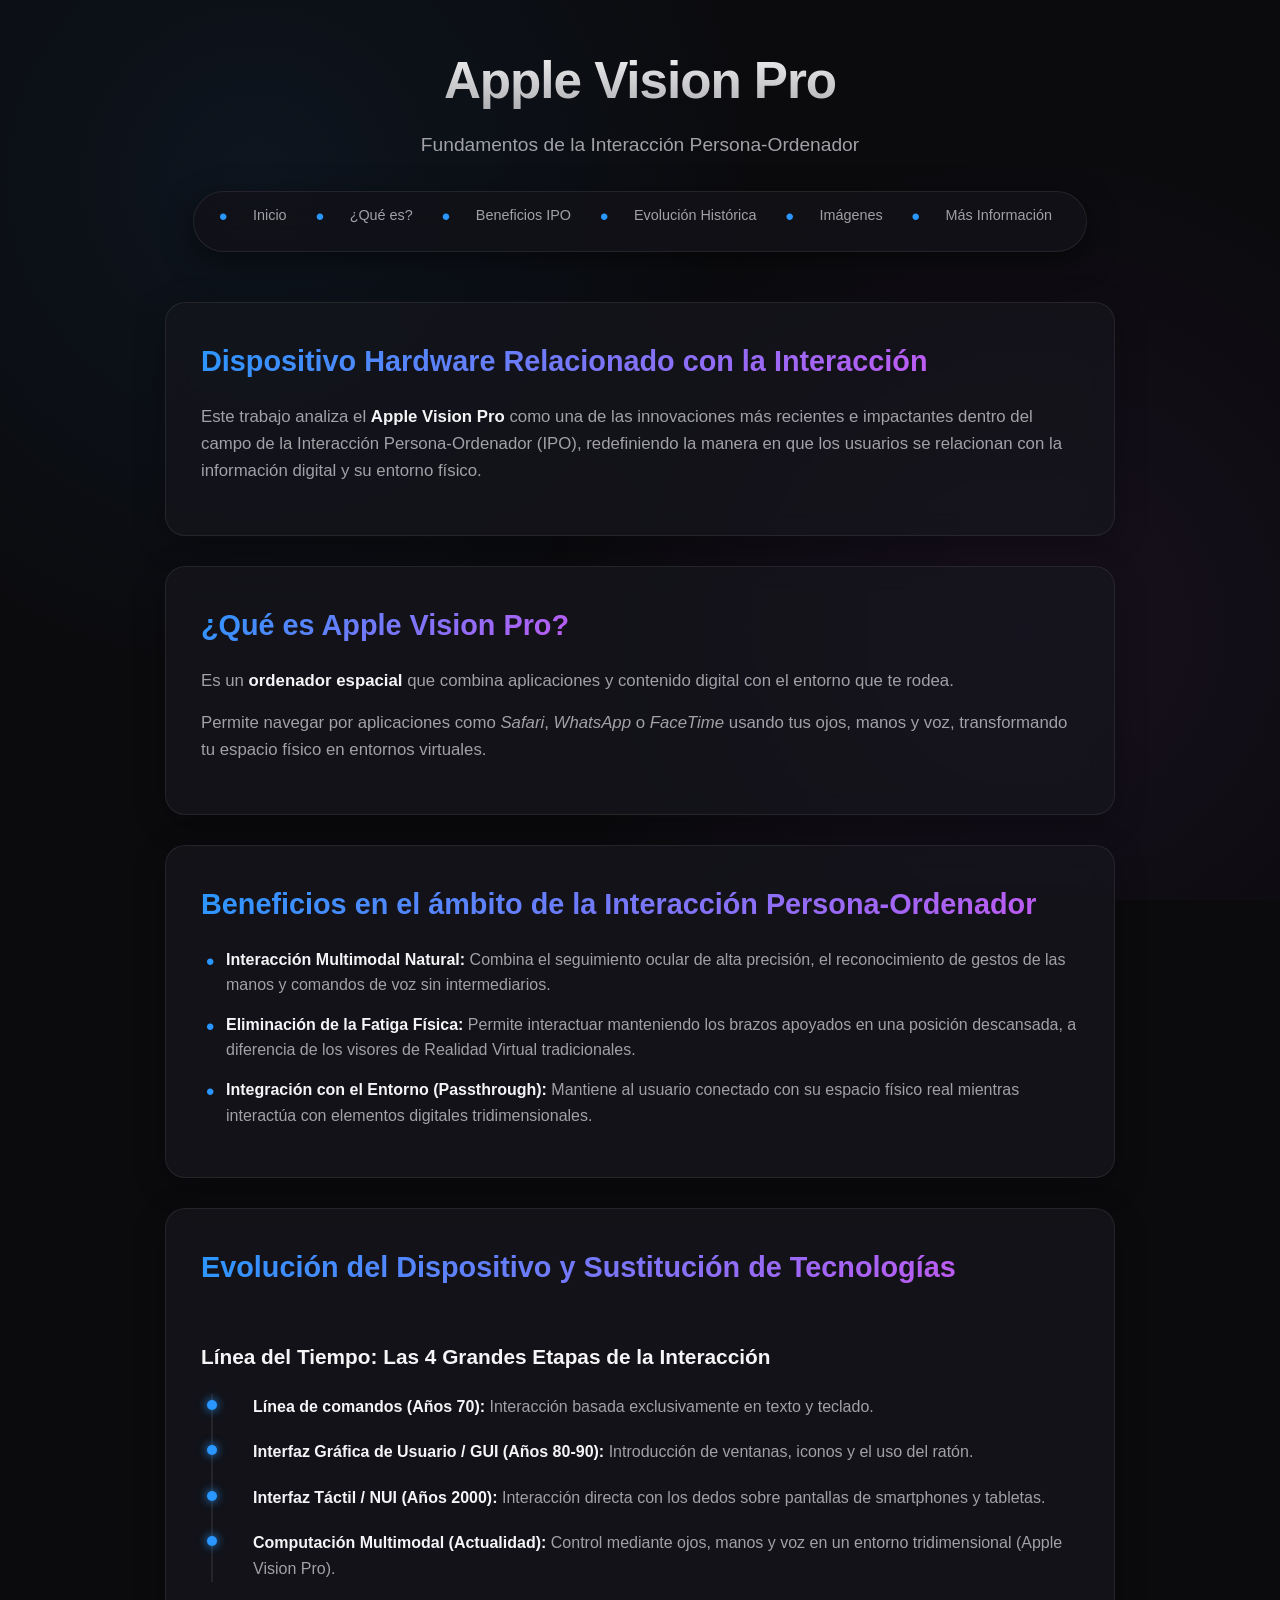
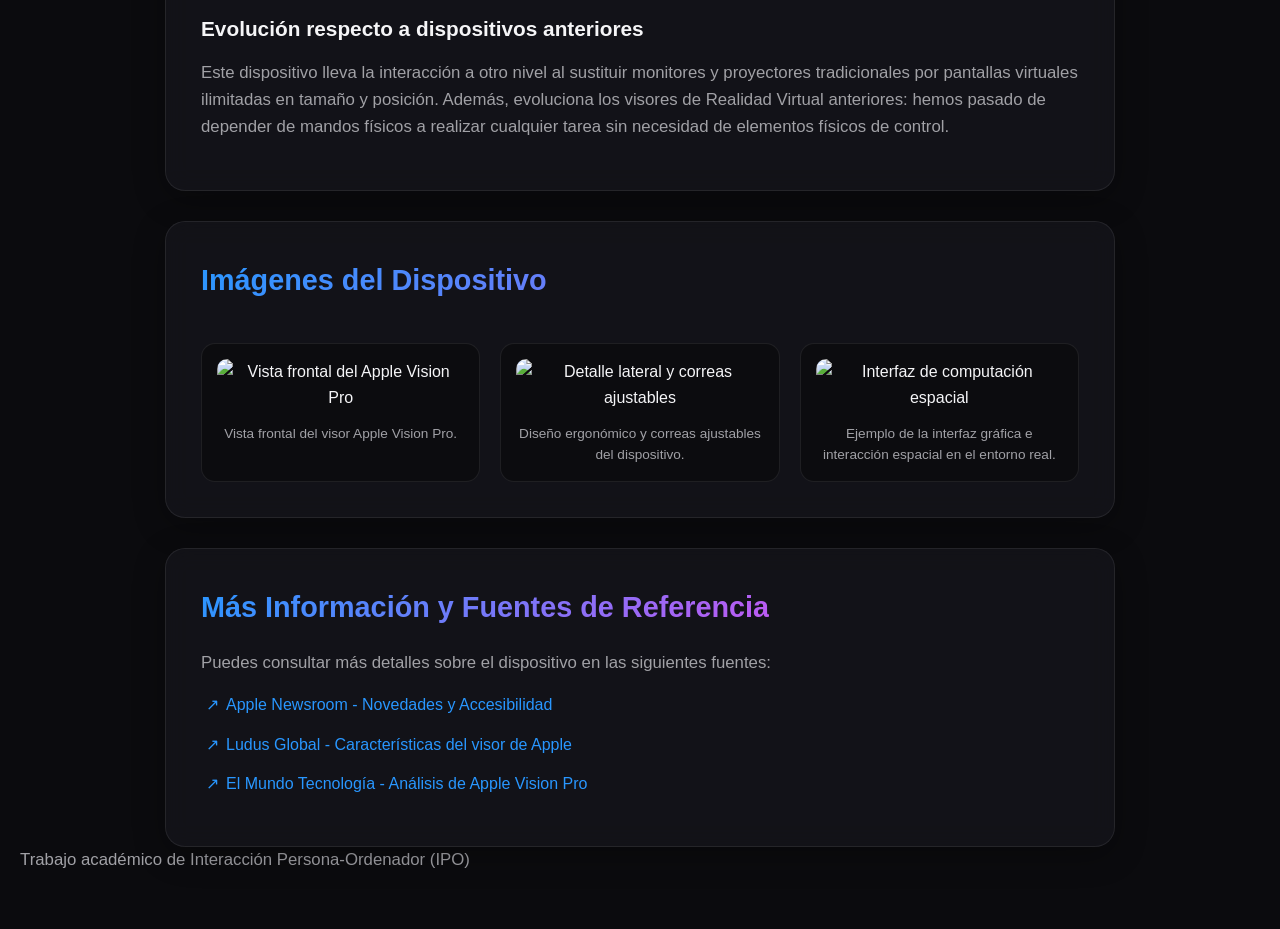
==== index.html @ 4946cf8a "Rename DispositivoHardware.html to index.html" ====
<!DOCTYPE html>
<html lang="es">
<head>
    <meta charset="UTF-8">
    <meta name="viewport" content="width=device-width, initial-scale=1.0">
    <title>Apple Vision Pro - Dispositivo de Interacción </title>
    <link rel="stylesheet" href="DispositivoHardware.css">

</head>
<body>

    <!-- Encabezado y Menú de Navegación -->
    <header>
        <h1>Apple Vision Pro</h1>
        <p>Fundamentos de la Interacción Persona-Ordenador</p>
        
        <nav>
            <ul>
                <li><a href="#inicio">Inicio</a></li>
                <li><a href="#definicion">¿Qué es?</a></li>
                <li><a href="#beneficios">Beneficios IPO</a></li>
                <li><a href="#evolucion">Evolución Histórica</a></li>
                <li><a href="#galeria">Imágenes</a></li>
                <li><a href="#enlaces">Más Información</a></li>
            </ul>
        </nav>
    </header>

    <hr>

    <!-- Contenido Principal -->
    <main>

        <!-- Sección: Inicio / Introducción -->
        <section id="inicio">
            <h2>Dispositivo Hardware Relacionado con la Interacción</h2>
            <p>Este trabajo analiza el <strong>Apple Vision Pro</strong> como una de las innovaciones más recientes e impactantes dentro del campo de la Interacción Persona-Ordenador (IPO), redefiniendo la manera en que los usuarios se relacionan con la información digital y su entorno físico.</p>
        </section>

        <hr>

        <!-- Sección: Definición -->
        <section id="definicion">
            <h2>¿Qué es Apple Vision Pro?</h2>
            <p>Es un <strong>ordenador espacial</strong> que combina aplicaciones y contenido digital con el entorno que te rodea.</p>
            <p>Permite navegar por aplicaciones como <em>Safari</em>, <em>WhatsApp</em> o <em>FaceTime</em> usando tus ojos, manos y voz, transformando tu espacio físico en entornos virtuales.</p>
        </section>

        <hr>

        <!-- Sección: Beneficios IPO -->
        <section id="beneficios">
            <h2>Beneficios en el ámbito de la Interacción Persona-Ordenador</h2>
            <ul>
                <li><strong>Interacción Multimodal Natural:</strong> Combina el seguimiento ocular de alta precisión, el reconocimiento de gestos de las manos y comandos de voz sin intermediarios.</li>
                <li><strong>Eliminación de la Fatiga Física:</strong> Permite interactuar manteniendo los brazos apoyados en una posición descansada, a diferencia de los visores de Realidad Virtual tradicionales.</li>
                <li><strong>Integración con el Entorno (Passthrough):</strong> Mantiene al usuario conectado con su espacio físico real mientras interactúa con elementos digitales tridimensionales.</li>
            </ul>
        </section>

        <hr>

        <!-- Sección: Evolución y Sustitución -->
        <section id="evolucion">
            <h2>Evolución del Dispositivo y Sustitución de Tecnologías</h2>
            
            <h3>Línea del Tiempo: Las 4 Grandes Etapas de la Interacción</h3>
            <ol>
                <li><strong>Línea de comandos (Años 70):</strong> Interacción basada exclusivamente en texto y teclado.</li>
                <li><strong>Interfaz Gráfica de Usuario / GUI (Años 80-90):</strong> Introducción de ventanas, iconos y el uso del ratón.</li>
                <li><strong>Interfaz Táctil / NUI (Años 2000):</strong> Interacción directa con los dedos sobre pantallas de smartphones y tabletas.</li>
                <li><strong>Computación Multimodal (Actualidad):</strong> Control mediante ojos, manos y voz en un entorno tridimensional (Apple Vision Pro).</li>
            </ol>

            <h3>Evolución respecto a dispositivos anteriores</h3>
            <p>Este dispositivo lleva la interacción a otro nivel al sustituir monitores y proyectores tradicionales por pantallas virtuales ilimitadas en tamaño y posición. Además, evoluciona los visores de Realidad Virtual anteriores: hemos pasado de depender de mandos físicos a realizar cualquier tarea sin necesidad de elementos físicos de control.</p>
        </section>

        <hr>

        <!-- Sección: Galería de Fotos -->
        <section id="galeria">
            <h2>Imágenes del Dispositivo</h2>
            
            <figure>
                <img src="https://encrypted-tbn0.gstatic.com/images?q=tbn:ANd9GcQA21bZj7-paMERFjE8qx0ZinUSZWAVDYc-wATs_BxMjA&s=10" alt="Vista frontal del Apple Vision Pro">
                <figcaption>Vista frontal del visor Apple Vision Pro.</figcaption>
            </figure>

            <figure>
                <img src="https://encrypted-tbn0.gstatic.com/images?q=tbn:ANd9GcQrNb3g-T2H6ssYE524dC5UuviEX-TtgeHpiFYjhI66Dg&s=10" alt="Detalle lateral y correas ajustables">
                <figcaption>Diseño ergonómico y correas ajustables del dispositivo.</figcaption>
            </figure>

            <figure>
                <img src="https://encrypted-tbn0.gstatic.com/images?q=tbn:ANd9GcRza2hyD22yIr3aCV4qGrBpbHvbaPID4dE6Eg_dHntHEw&s=10" alt="Interfaz de computación espacial">
                <figcaption>Ejemplo de la interfaz gráfica e interacción espacial en el entorno real.</figcaption>
            </figure>
        </section>

        <hr>

        <!-- Sección: Enlaces de Referencia -->
        <section id="enlaces">
            <h2>Más Información y Fuentes de Referencia</h2>
            <p>Puedes consultar más detalles sobre el dispositivo en las siguientes fuentes:</p>
            <ul>
                <li><a href="https://www.apple.com/apple-vision-pro/" target="_blank">Apple Newsroom - Novedades y Accesibilidad</a></li>
                <li><a href="https://www.ludusglobal.com/blog/apple-vision-pro-caracteristicas-y-precio-del-nuevo-visor-de-apple" target="_blank">Ludus Global - Características del visor de Apple</a></li>
                <li><a href="https://www.elmundo.es/tecnologia/2023/06/07/6480b02be4d4d8b2668b4575.html" target="_blank">El Mundo Tecnología - Análisis de Apple Vision Pro</a></li>
            </ul>
        </section>

    </main>

    <hr>

    <!-- Pie de Página -->
    <footer>
        <p>Trabajo académico de Interacción Persona-Ordenador (IPO)</p>
    </footer>

</body>
</html>
---- DispositivoHardware.css ----
/* Tema Oscuro */
:root {
    --bg-color: #0b0b0e;
    --card-bg: rgba(22, 22, 29, 0.7);
    --card-border: rgba(255, 255, 255, 0.08);
    --text-primary: #f5f5f7;
    --text-secondary: #a1a1a6;
    --accent-blue: #2997ff;
    --accent-purple: #bf5af2;
    --accent-gradient: linear-gradient(135deg, #2997ff 0%, #bf5af2 100%);
    --max-width: 950px;
    --font-main: -apple-system, BlinkMacSystemFont, "SF Pro Display", "SF Pro Text", "Segoe UI", Roboto, sans-serif;
}

/*  General y Fondo */
* {
    margin: 0;
    padding: 0;
    box-sizing: border-box;
}

html {
    scroll-behavior: smooth;
}

body {
    background-color: var(--bg-color);
    background-image: 
        radial-gradient(circle at 20% 20%, rgba(41, 151, 255, 0.07) 0%, transparent 40%),
        radial-gradient(circle at 80% 70%, rgba(191, 90, 242, 0.07) 0%, transparent 40%);
    background-attachment: fixed;
    color: var(--text-primary);
    font-family: var(--font-main);
    line-height: 1.6;
    padding: 40px 20px;
    -webkit-font-smoothing: antialiased;
}

/* Ocultar etiquetas <hr> del HTML manteniendo el espaciado entre secciones */
hr {
    display: none;
}

/* Encabezado y Navegación Flotante */
header {
    max-width: var(--max-width);
    margin: 0 auto 50px auto;
    text-align: center;
}

header h1 {
    font-size: 3.2rem;
    font-weight: 700;
    letter-spacing: -0.02em;
    margin-bottom: 8px;
    background: linear-gradient(180deg, #ffffff 0%, #a1a1a6 100%);
    -webkit-background-clip: text;
    -webkit-text-fill-color: transparent;
}

header p {
    color: var(--text-secondary);
    font-size: 1.2rem;
    margin-bottom: 30px;
}

/* Menú flotante */
nav {
    position: sticky;
    top: 20px;
    z-index: 100;
    display: flex;
    justify-content: center;
}

nav ul {
    list-style: none;
    display: flex;
    gap: 10px;
    background: rgba(18, 18, 24, 0.8);
    backdrop-filter: blur(20px);
    -webkit-backdrop-filter: blur(20px);
    padding: 10px 20px;
    border-radius: 40px;
    border: 1px solid var(--card-border);
    box-shadow: 0 10px 30px rgba(0, 0, 0, 0.5);
    flex-wrap: wrap;
    justify-content: center;
}

nav a {
    color: var(--text-secondary);
    text-decoration: none;
    font-size: 0.9rem;
    font-weight: 500;
    padding: 6px 14px;
    border-radius: 20px;
    transition: all 0.3s ease;
}

nav a:hover {
    color: var(--text-primary);
    background: rgba(255, 255, 255, 0.1);
}

/* Contenido Principal y Tarjetas de Sección */
main {
    max-width: var(--max-width);
    margin: 0 auto;
    display: flex;
    flex-direction: column;
    gap: 30px;
}

section {
    background: var(--card-bg);
    backdrop-filter: blur(12px);
    -webkit-backdrop-filter: blur(12px);
    border: 1px solid var(--card-border);
    border-radius: 20px;
    padding: 35px;
    box-shadow: 0 8px 32px 0 rgba(0, 0, 0, 0.3);
}

h2 {
    font-size: 1.8rem;
    font-weight: 600;
    margin-bottom: 20px;
    background: var(--accent-gradient);
    -webkit-background-clip: text;
    -webkit-text-fill-color: transparent;
    display: inline-block;
}

h3 {
    font-size: 1.3rem;
    color: var(--text-primary);
    margin: 30px 0 15px 0;
}

p {
    color: var(--text-secondary);
    font-size: 1.05rem;
    margin-bottom: 15px;
}

p strong {
    color: var(--text-primary);
}

/* Línea del Tiempo */
ul {
    list-style: none;
}

ul li {
    position: relative;
    padding-left: 25px;
    margin-bottom: 14px;
    color: var(--text-secondary);
}

ul li::before {
    content: "•";
    color: var(--accent-blue);
    font-size: 1.5rem;
    position: absolute;
    left: 5px;
    top: -4px;
}

ul li strong {
    color: var(--text-primary);
}

/* Línea de tiempo ordenada */
ol {
    position: relative;
    list-style: none;
    padding-left: 20px;
    border-left: 2px solid var(--card-border);
    margin: 20px 0 30px 10px;
}

ol li {
    position: relative;
    margin-bottom: 20px;
    padding-left: 20px;
    color: var(--text-secondary);
}

ol li::before {
    content: "";
    position: absolute;
    left: -26px;
    top: 6px;
    width: 10px;
    height: 10px;
    border-radius: 50%;
    background: var(--accent-blue);
    box-shadow: 0 0 10px var(--accent-blue);
}

ol li strong {
    color: var(--text-primary);
}

/* Imágenes */
#galeria {
    display: grid;
    grid-template-columns: repeat(auto-fit, minmax(250px, 1fr));
    gap: 20px;
}

#galeria h2 {
    grid-column: 1 / -1;
}

figure {
    background: rgba(0, 0, 0, 0.3);
    border: 1px solid var(--card-border);
    border-radius: 14px;
    padding: 15px;
    text-align: center;
    transition: transform 0.3s ease, border-color 0.3s ease;
}

figure:hover {
    transform: translateY(-5px);
    border-color: var(--accent-blue);
}

figure img {
    width: 100%;
    height: 180px;
    object-fit: cover;
    border-radius: 10px;
    margin-bottom: 12px;
}

figcaption {
    color: var(--text-secondary);
    font-size: 0.85rem;
}

/* Enlaces */
#enlaces ul li::before {
    content: "↗";
    font-size: 1rem;
    top: 0;
}

#enlaces a {
    color: var(--accent-blue);
    text-decoration: none;
    font-weight: 500;
    transition: color 0.2s ease;
}

#enlaces a:hover {
    color: var(--accent-purple);
    text-decoration: underline;
}
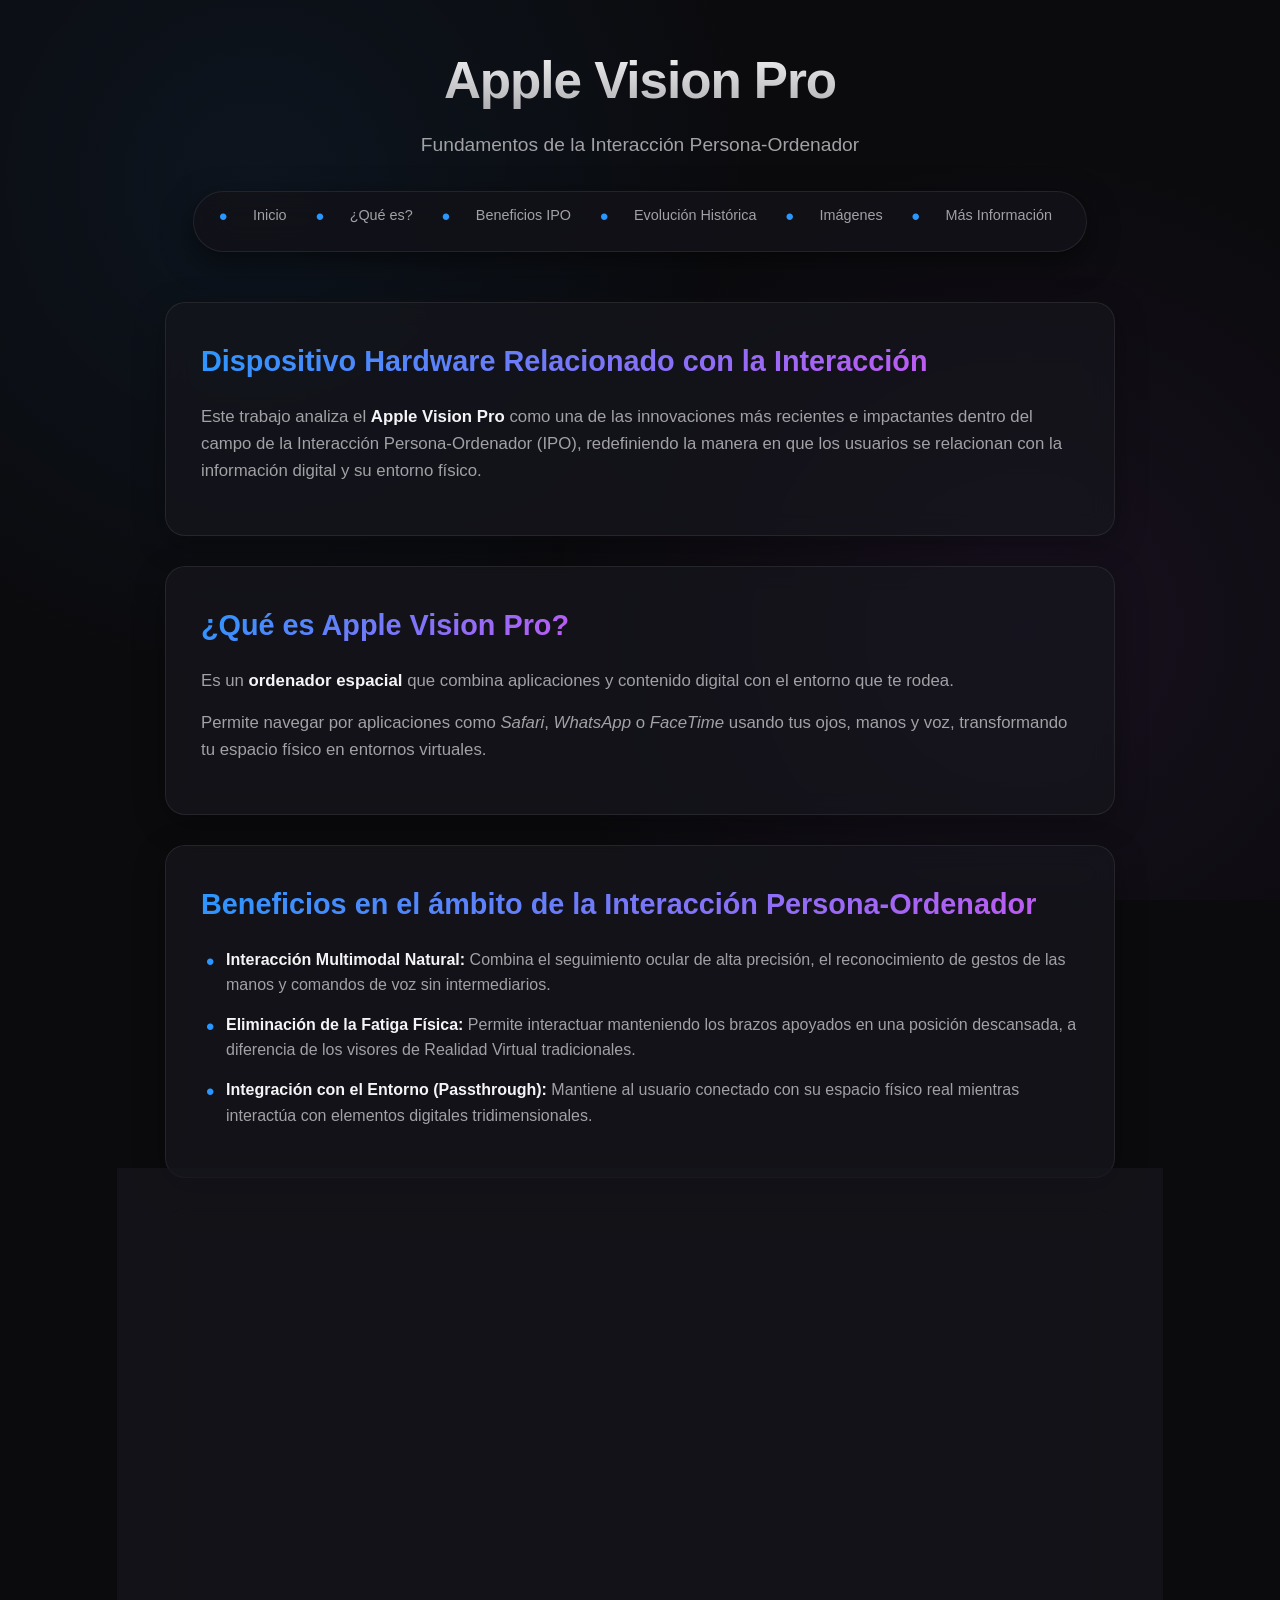
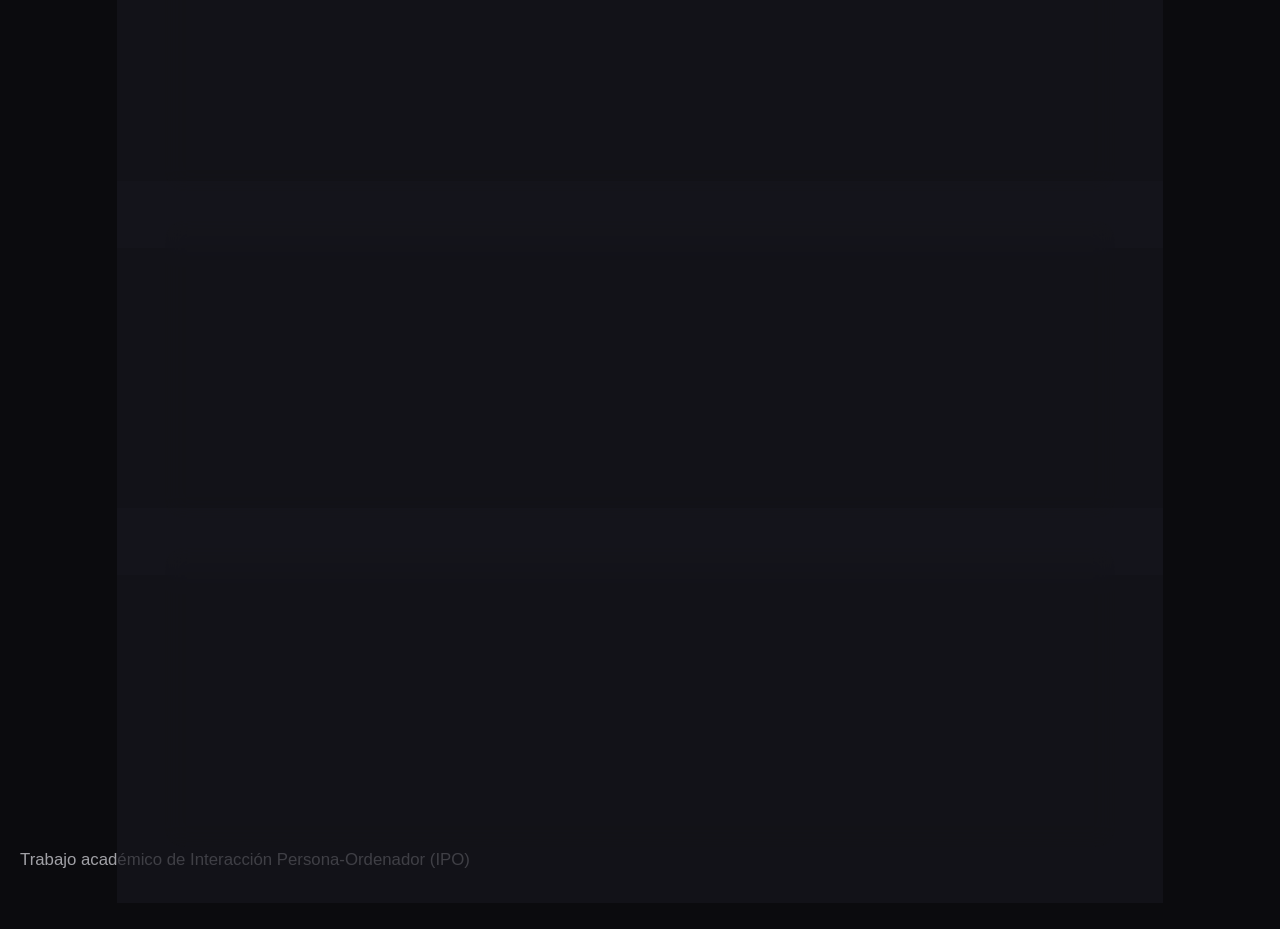
==== commit 54d3ec61: "Change stylesheet link from DispositivoHardware.css to style.css" ====
--- a/index.html
+++ b/index.html
@@ -4,7 +4,7 @@
     <meta charset="UTF-8">
     <meta name="viewport" content="width=device-width, initial-scale=1.0">
     <title>Apple Vision Pro - Dispositivo de Interacción </title>
-    <link rel="stylesheet" href="DispositivoHardware.css">
+    <link rel="stylesheet" href="style.css">
 
 </head>
 <body>
--- a/style.css
+++ b/style.css
@@ -0,0 +1,265 @@
+
+/* Tema Oscuro */
+:root {
+    --bg-color: #0b0b0e;
+    --card-bg: rgba(22, 22, 29, 0.7);
+    --card-border: rgba(255, 255, 255, 0.08);
+    --text-primary: #f5f5f7;
+    --text-secondary: #a1a1a6;
+    --accent-blue: #2997ff;
+    --accent-purple: #bf5af2;
+    --accent-gradient: linear-gradient(135deg, #2997ff 0%, #bf5af2 100%);
+    --max-width: 950px;
+    --font-main: -apple-system, BlinkMacSystemFont, "SF Pro Display", "SF Pro Text", "Segoe UI", Roboto, sans-serif;
+}
+
+/*  General y Fondo */
+* {
+    margin: 0;
+    padding: 0;
+    box-sizing: border-box;
+}
+
+html {
+    scroll-behavior: smooth;
+}
+
+body {
+    background-color: var(--bg-color);
+    background-image: 
+        radial-gradient(circle at 20% 20%, rgba(41, 151, 255, 0.07) 0%, transparent 40%),
+        radial-gradient(circle at 80% 70%, rgba(191, 90, 242, 0.07) 0%, transparent 40%);
+    background-attachment: fixed;
+    color: var(--text-primary);
+    font-family: var(--font-main);
+    line-height: 1.6;
+    padding: 40px 20px;
+    -webkit-font-smoothing: antialiased;
+}
+
+/* Ocultar etiquetas <hr> del HTML manteniendo el espaciado entre secciones */
+hr {
+    display: none;
+}
+
+/* Encabezado y Navegación Flotante */
+header {
+    max-width: var(--max-width);
+    margin: 0 auto 50px auto;
+    text-align: center;
+}
+
+header h1 {
+    font-size: 3.2rem;
+    font-weight: 700;
+    letter-spacing: -0.02em;
+    margin-bottom: 8px;
+    background: linear-gradient(180deg, #ffffff 0%, #a1a1a6 100%);
+    -webkit-background-clip: text;
+    -webkit-text-fill-color: transparent;
+}
+
+header p {
+    color: var(--text-secondary);
+    font-size: 1.2rem;
+    margin-bottom: 30px;
+}
+
+/* Menú flotante */
+nav {
+    position: sticky;
+    top: 20px;
+    z-index: 100;
+    display: flex;
+    justify-content: center;
+}
+
+nav ul {
+    list-style: none;
+    display: flex;
+    gap: 10px;
+    background: rgba(18, 18, 24, 0.8);
+    backdrop-filter: blur(20px);
+    -webkit-backdrop-filter: blur(20px);
+    padding: 10px 20px;
+    border-radius: 40px;
+    border: 1px solid var(--card-border);
+    box-shadow: 0 10px 30px rgba(0, 0, 0, 0.5);
+    flex-wrap: wrap;
+    justify-content: center;
+}
+
+nav a {
+    color: var(--text-secondary);
+    text-decoration: none;
+    font-size: 0.9rem;
+    font-weight: 500;
+    padding: 6px 14px;
+    border-radius: 20px;
+    transition: all 0.3s ease;
+}
+
+nav a:hover {
+    color: var(--text-primary);
+    background: rgba(255, 255, 255, 0.1);
+}
+
+/* Contenido Principal y Tarjetas de Sección */
+main {
+    max-width: var(--max-width);
+    margin: 0 auto;
+    display: flex;
+    flex-direction: column;
+    gap: 30px;
+}
+
+section {
+    background: var(--card-bg);
+    backdrop-filter: blur(12px);
+    -webkit-backdrop-filter: blur(12px);
+    border: 1px solid var(--card-border);
+    border-radius: 20px;
+    padding: 35px;
+    box-shadow: 0 8px 32px 0 rgba(0, 0, 0, 0.3);
+}
+
+h2 {
+    font-size: 1.8rem;
+    font-weight: 600;
+    margin-bottom: 20px;
+    background: var(--accent-gradient);
+    -webkit-background-clip: text;
+    -webkit-text-fill-color: transparent;
+    display: inline-block;
+}
+
+h3 {
+    font-size: 1.3rem;
+    color: var(--text-primary);
+    margin: 30px 0 15px 0;
+}
+
+p {
+    color: var(--text-secondary);
+    font-size: 1.05rem;
+    margin-bottom: 15px;
+}
+
+p strong {
+    color: var(--text-primary);
+}
+
+/* Línea del Tiempo */
+ul {
+    list-style: none;
+}
+
+ul li {
+    position: relative;
+    padding-left: 25px;
+    margin-bottom: 14px;
+    color: var(--text-secondary);
+}
+
+ul li::before {
+    content: "•";
+    color: var(--accent-blue);
+    font-size: 1.5rem;
+    position: absolute;
+    left: 5px;
+    top: -4px;
+}
+
+ul li strong {
+    color: var(--text-primary);
+}
+
+/* Línea de tiempo ordenada */
+ol {
+    position: relative;
+    list-style: none;
+    padding-left: 20px;
+    border-left: 2px solid var(--card-border);
+    margin: 20px 0 30px 10px;
+}
+
+ol li {
+    position: relative;
+    margin-bottom: 20px;
+    padding-left: 20px;
+    color: var(--text-secondary);
+}
+
+ol li::before {
+    content: "";
+    position: absolute;
+    left: -26px;
+    top: 6px;
+    width: 10px;
+    height: 10px;
+    border-radius: 50%;
+    background: var(--accent-blue);
+    box-shadow: 0 0 10px var(--accent-blue);
+}
+
+ol li strong {
+    color: var(--text-primary);
+}
+
+/* Imágenes */
+#galeria {
+    display: grid;
+    grid-template-columns: repeat(auto-fit, minmax(250px, 1fr));
+    gap: 20px;
+}
+
+#galeria h2 {
+    grid-column: 1 / -1;
+}
+
+figure {
+    background: rgba(0, 0, 0, 0.3);
+    border: 1px solid var(--card-border);
+    border-radius: 14px;
+    padding: 15px;
+    text-align: center;
+    transition: transform 0.3s ease, border-color 0.3s ease;
+}
+
+figure:hover {
+    transform: translateY(-5px);
+    border-color: var(--accent-blue);
+}
+
+figure img {
+    width: 100%;
+    height: 180px;
+    object-fit: cover;
+    border-radius: 10px;
+    margin-bottom: 12px;
+}
+
+figcaption {
+    color: var(--text-secondary);
+    font-size: 0.85rem;
+}
+
+/* Enlaces */
+#enlaces ul li::before {
+    content: "↗";
+    font-size: 1rem;
+    top: 0;
+}
+
+#enlaces a {
+    color: var(--accent-blue);
+    text-decoration: none;
+    font-weight: 500;
+    transition: color 0.2s ease;
+}
+
+#enlaces a:hover {
+    color: var(--accent-purple);
+    text-decoration: underline;
+}
+
